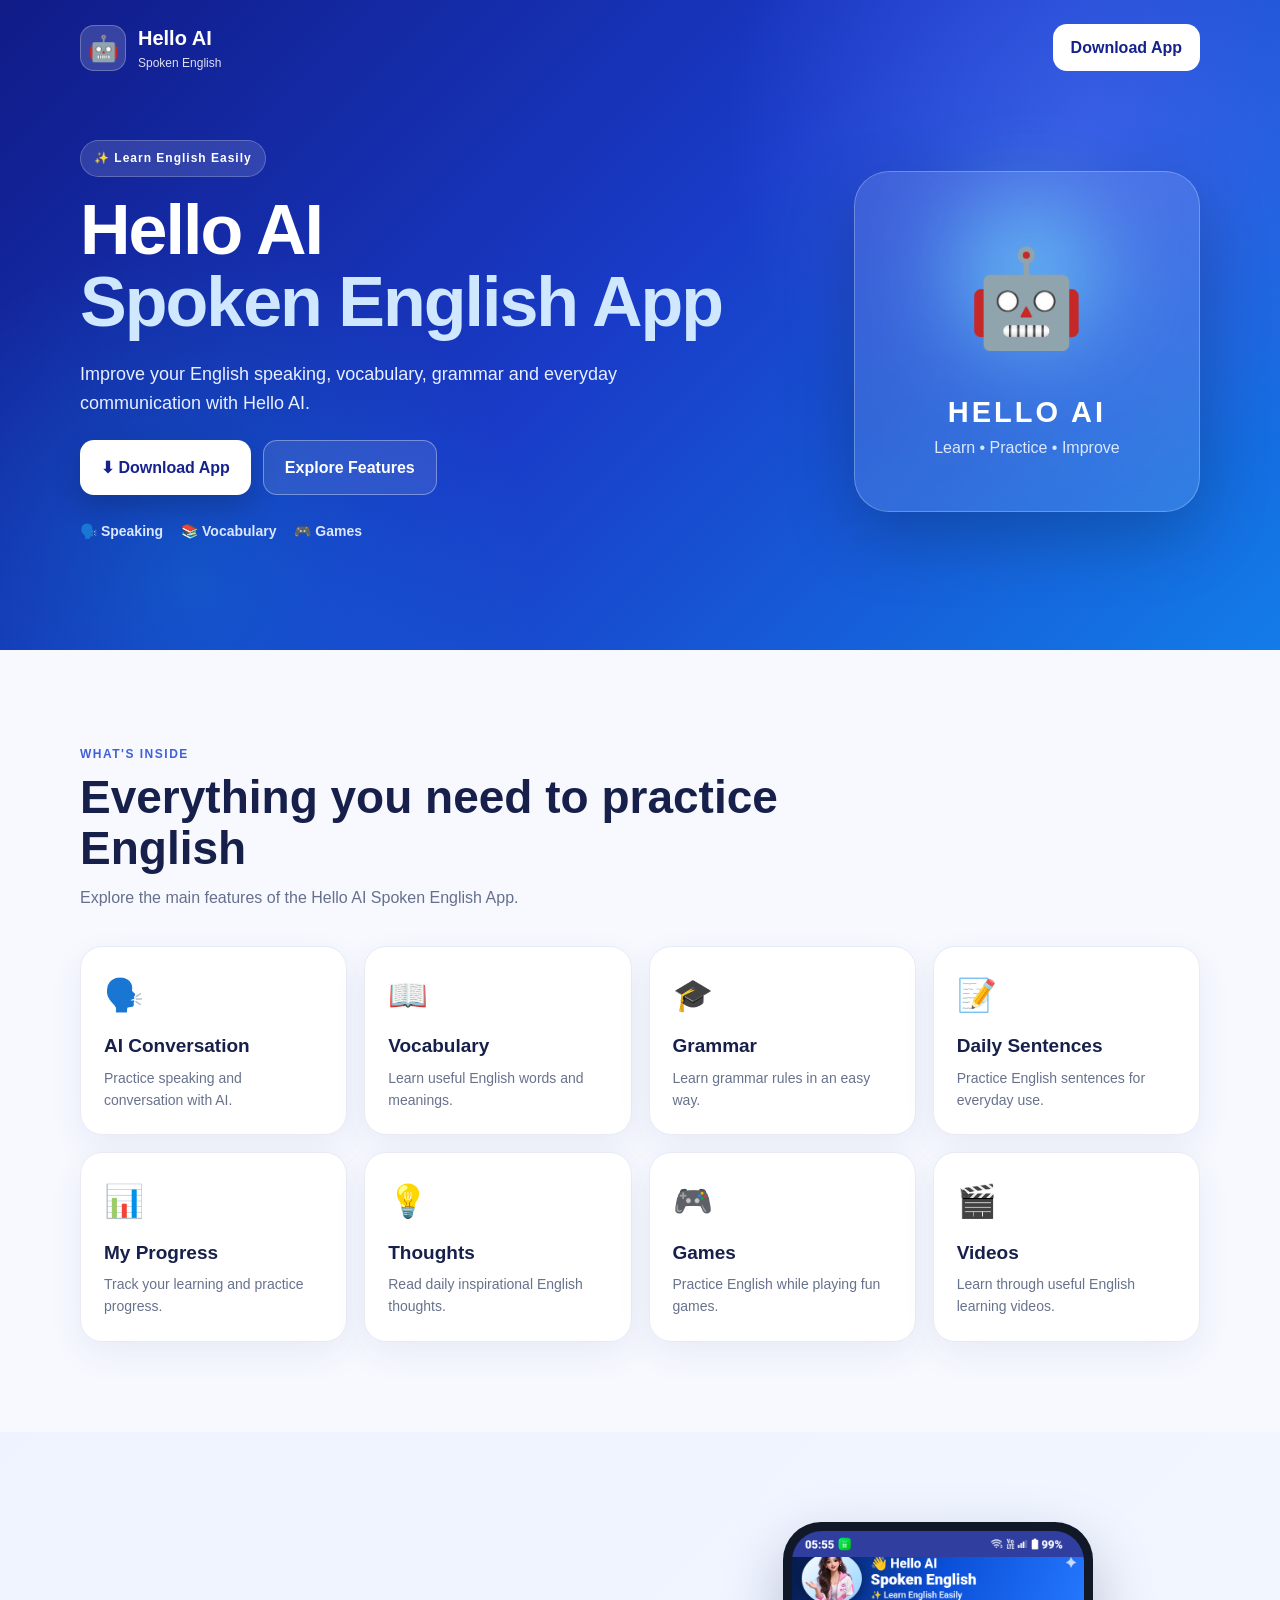
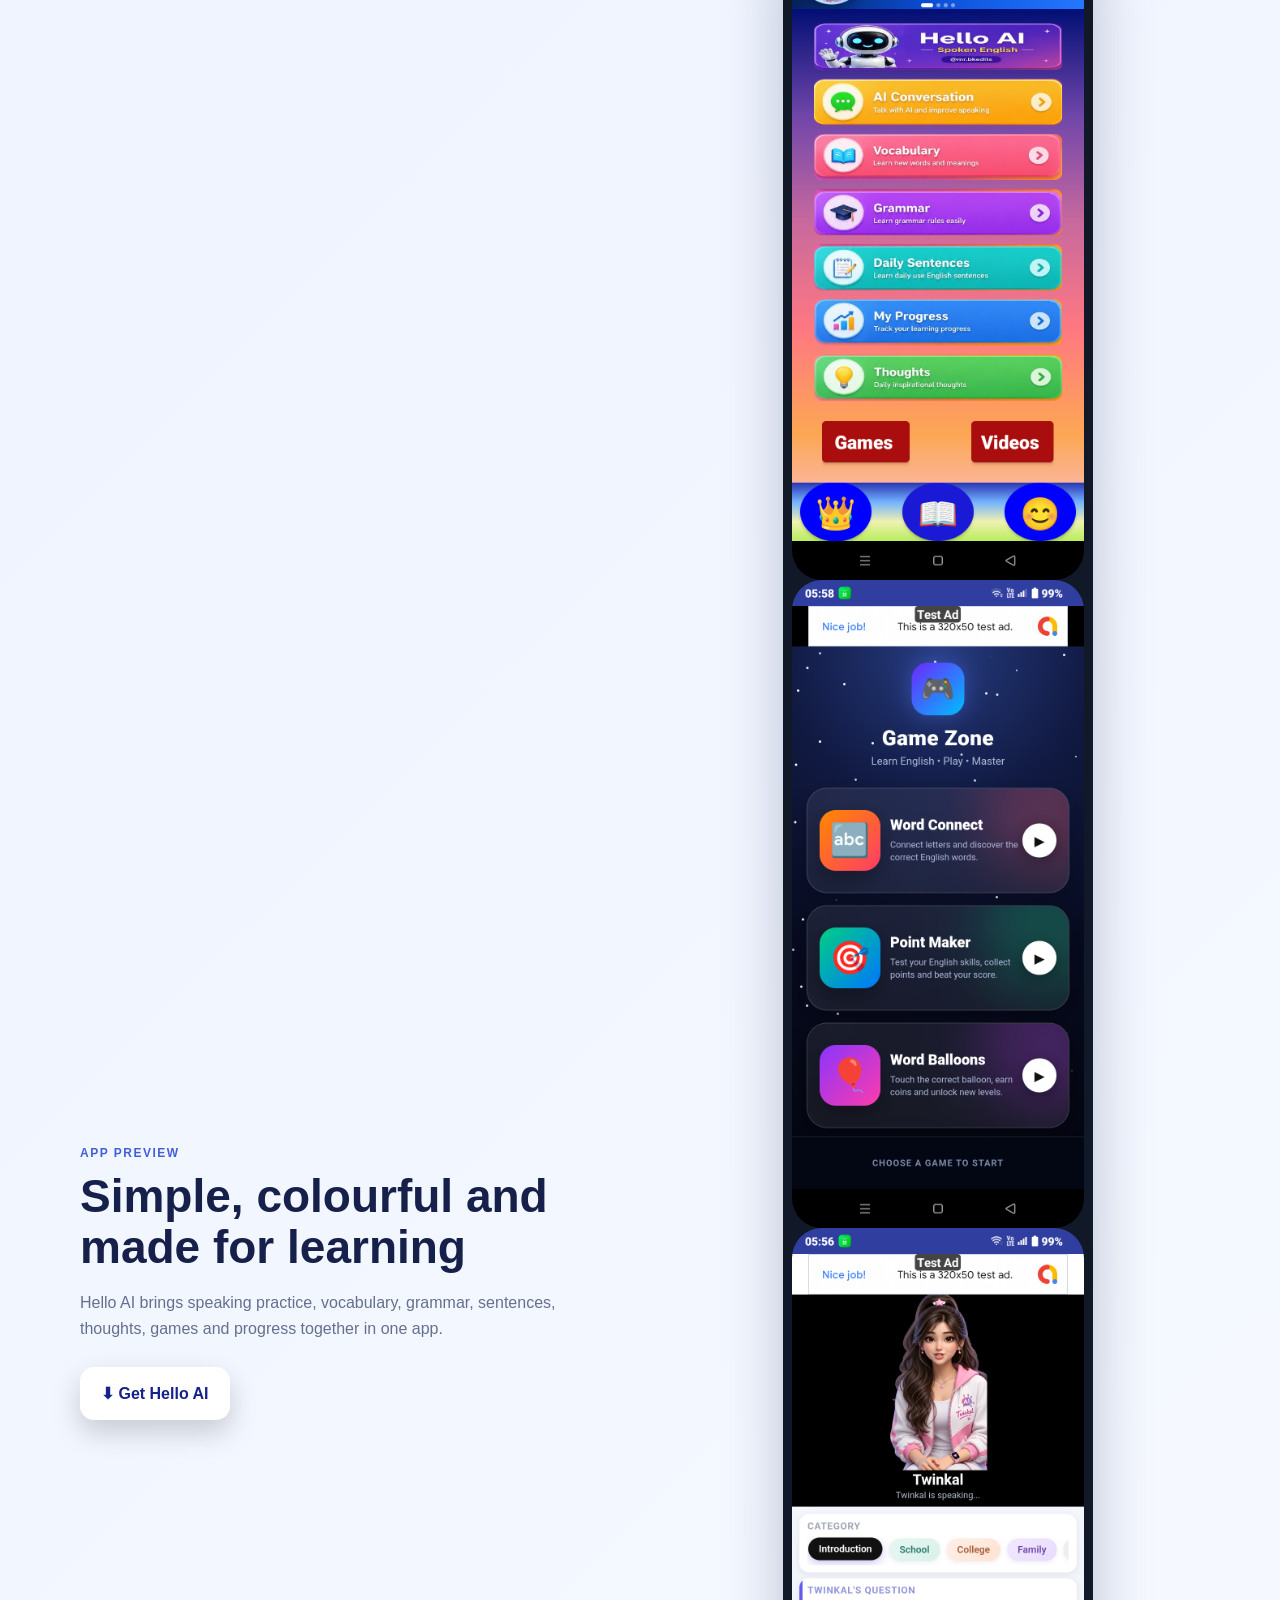
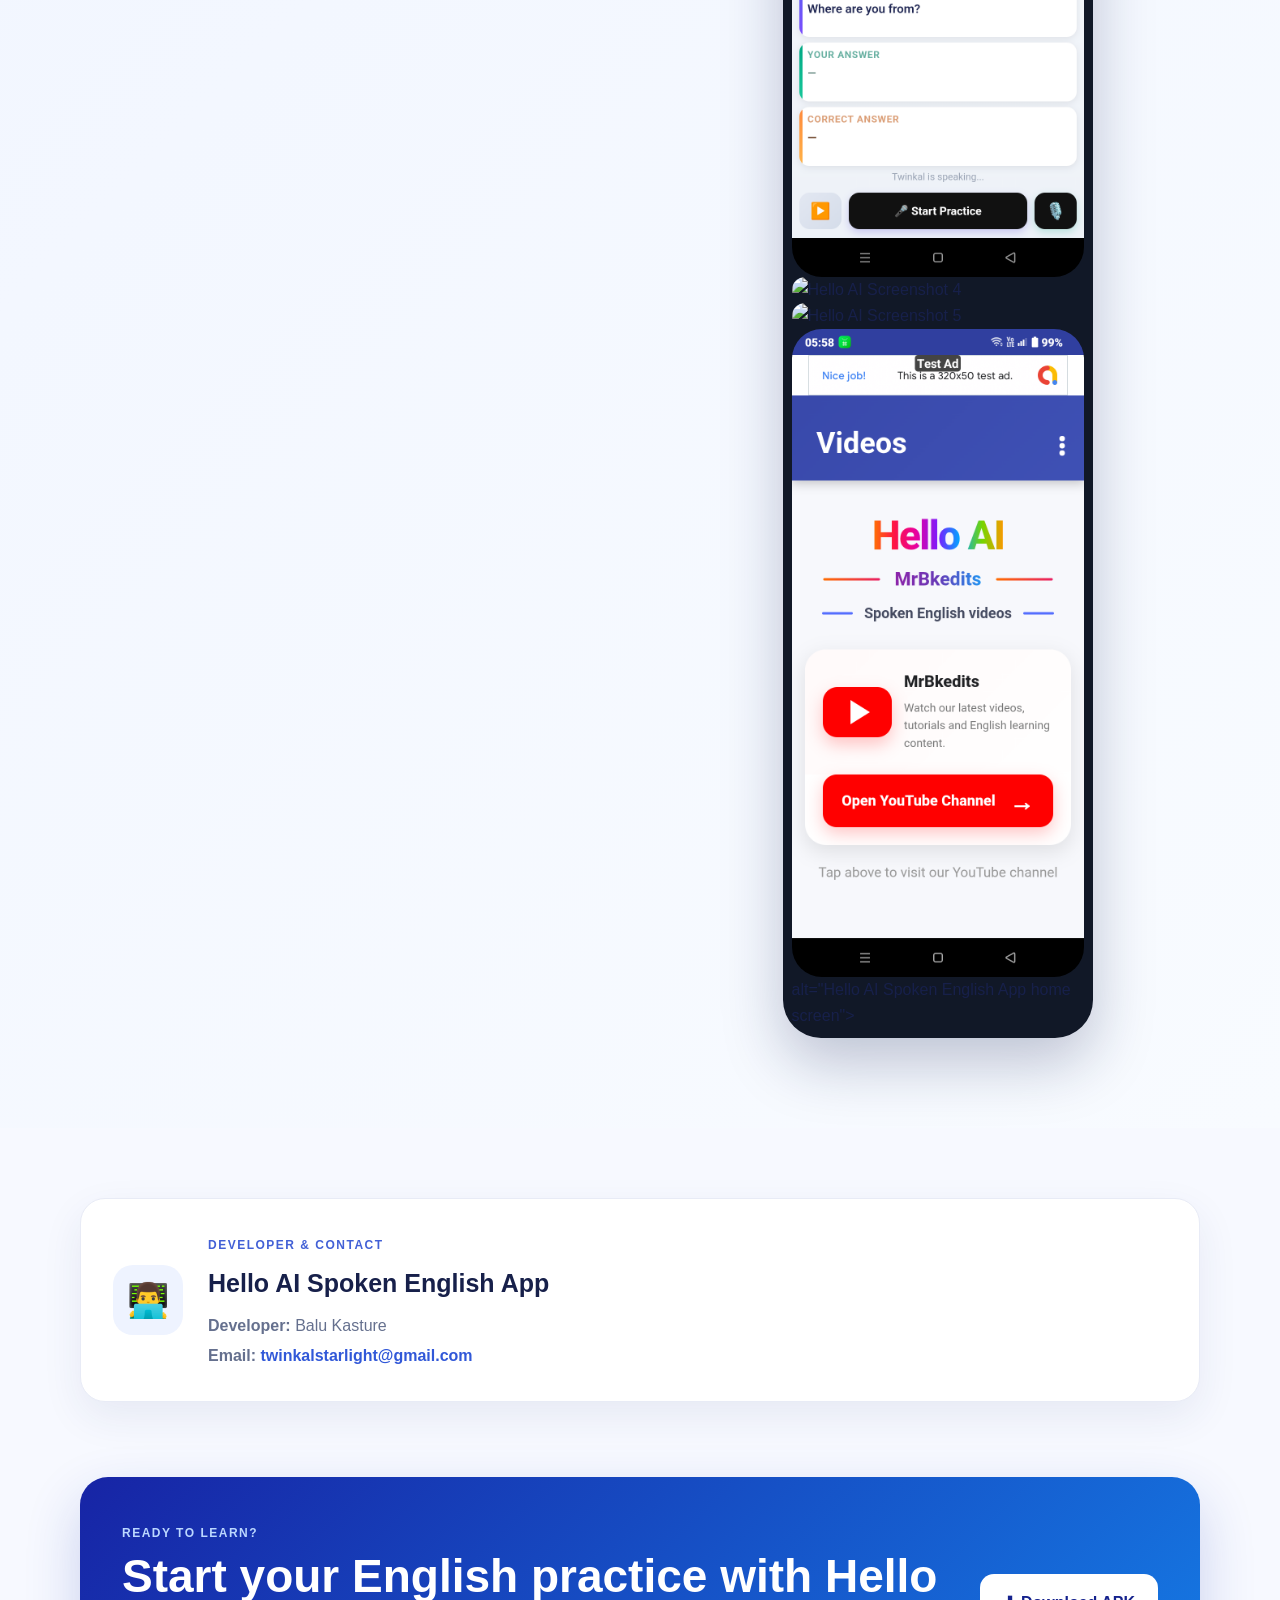
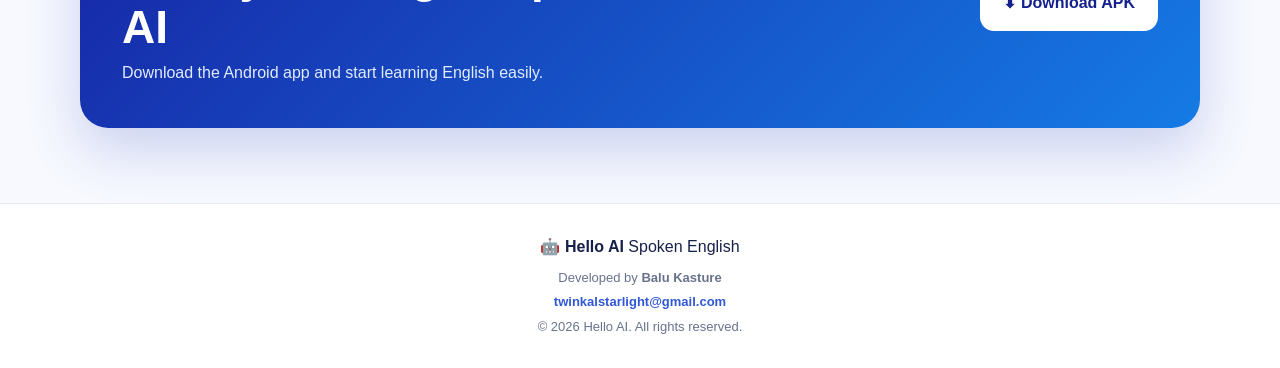
==== index.html @ 2dc46013 "Rename web.html to index.html" ====
<!DOCTYPE html>
<html lang="en">

<head>

  <meta charset="UTF-8">

  <meta name="viewport"
        content="width=device-width, initial-scale=1.0">

  <meta name="description"
        content="Hello AI Spoken English App - Learn English easily with AI conversation, vocabulary, grammar, daily sentences, games and more.">

  <meta name="keywords"
        content="Hello AI, Spoken English, Learn English, English speaking app, AI English learning">

  <meta name="theme-color"
        content="#1827b8">

  <title>
    Hello AI Spoken English App | Learn English Easily
  </title>

  <link rel="stylesheet"
        href="web.css">

</head>


<body>


<!-- =========================
     HERO SECTION
========================= -->

<header class="hero">


  <nav class="navbar">


    <div class="brand">


      <div class="brand-icon">
        🤖
      </div>


      <div>

        <strong>
          Hello AI
        </strong>

        <span>
          Spoken English
        </span>

      </div>


    </div>



    <a class="nav-download"
       href="app.apk"
       download>

      Download App

    </a>


  </nav>



  <div class="hero-content">


    <div class="hero-text">


      <div class="badge">

        ✨ Learn English Easily

      </div>



      <h1>

        Hello AI

        <br>

        <span>
          Spoken English App
        </span>

      </h1>



      <p>

        Improve your English speaking,
        vocabulary, grammar and everyday
        communication with Hello AI.

      </p>



      <div class="hero-buttons">


        <a class="primary-btn"
           href="app.apk"
           download>

          ⬇ Download App

        </a>



        <a class="secondary-btn"
           href="#features">

          Explore Features

        </a>


      </div>



      <div class="mini-points">


        <span>
          🗣️ Speaking
        </span>


        <span>
          📚 Vocabulary
        </span>


        <span>
          🎮 Games
        </span>


      </div>


    </div>



    <div class="hero-card">


      <div class="glow"></div>


      <div class="robot">
        🤖
      </div>


      <h2>
        HELLO AI
      </h2>


      <p>
        Learn • Practice • Improve
      </p>


    </div>


  </div>


</header>



<!-- =========================
     FEATURES SECTION
========================= -->

<main>


<section class="section"
         id="features">


  <div class="section-heading">


    <div class="eyebrow">

      WHAT'S INSIDE

    </div>



    <h2>

      Everything you need
      to practice English

    </h2>



    <p>

      Explore the main features
      of the Hello AI Spoken English App.

    </p>


  </div>



  <div class="feature-grid">



    <!-- FEATURE 1 -->

    <article class="feature-card">


      <div class="feature-icon">
        🗣️
      </div>


      <h3>
        AI Conversation
      </h3>


      <p>

        Practice speaking and
        conversation with AI.

      </p>


    </article>



    <!-- FEATURE 2 -->

    <article class="feature-card">


      <div class="feature-icon">
        📖
      </div>


      <h3>
        Vocabulary
      </h3>


      <p>

        Learn useful English
        words and meanings.

      </p>


    </article>



    <!-- FEATURE 3 -->

    <article class="feature-card">


      <div class="feature-icon">
        🎓
      </div>


      <h3>
        Grammar
      </h3>


      <p>

        Learn grammar rules
        in an easy way.

      </p>


    </article>



    <!-- FEATURE 4 -->

    <article class="feature-card">


      <div class="feature-icon">
        📝
      </div>


      <h3>
        Daily Sentences
      </h3>


      <p>

        Practice English sentences
        for everyday use.

      </p>


    </article>



    <!-- FEATURE 5 -->

    <article class="feature-card">


      <div class="feature-icon">
        📊
      </div>


      <h3>
        My Progress
      </h3>


      <p>

        Track your learning and
        practice progress.

      </p>


    </article>



    <!-- FEATURE 6 -->

    <article class="feature-card">


      <div class="feature-icon">
        💡
      </div>


      <h3>
        Thoughts
      </h3>


      <p>

        Read daily inspirational
        English thoughts.

      </p>


    </article>



    <!-- FEATURE 7 -->

    <article class="feature-card">


      <div class="feature-icon">
        🎮
      </div>


      <h3>
        Games
      </h3>


      <p>

        Practice English while
        playing fun games.

      </p>


    </article>



    <!-- FEATURE 8 -->

    <article class="feature-card">


      <div class="feature-icon">
        🎬
      </div>


      <h3>
        Videos
      </h3>


      <p>

        Learn through useful
        English learning videos.

      </p>


    </article>


  </div>


</section>



<!-- =========================
     APP PREVIEW SECTION
========================= -->

<section class="showcase">


  <div class="showcase-text">


    <div class="eyebrow">

      APP PREVIEW

    </div>



    <h2>

      Simple, colourful and
      made for learning

    </h2>



    <p>

      Hello AI brings speaking practice,
      vocabulary, grammar, sentences,
      thoughts, games and progress
      together in one app.

    </p>



    <a class="primary-btn"
       href="app.apk"
       download>

      ⬇ Get Hello AI

    </a>


  </div>



  <div class="phone-wrap">


    <div class="phone">


      <img
        src="home-screene.png">

<img src="game.png" alt="Hello AI Screenshot 2">

<img src="speak.png" alt="Hello AI Screenshot 3">

<img src="grammer.png" alt="Hello AI Screenshot 4">

<img src="conversation.png" alt="Hello AI Screenshot 5">

<img src="youtube.png" alt="Hello AI Screenshot 6">

        alt="Hello AI Spoken English App home screen">


    </div>


  </div>


</section>



<!-- =========================
     DEVELOPER SECTION
========================= -->

<section class="developer-section">


  <div class="developer-card">


    <div class="developer-icon">
      👨‍💻
    </div>



    <div class="developer-info">


      <div class="eyebrow">

        DEVELOPER & CONTACT

      </div>



      <h2>

        Hello AI Spoken English App

      </h2>



      <p>

        <strong>
          Developer:
        </strong>

        Balu Kasture

      </p>



      <p>

        <strong>
          Email:
        </strong>


        <a href="mailto:twinkalstarlight@gmail.com">

          twinkalstarlight@gmail.com

        </a>

      </p>


    </div>


  </div>


</section>



<!-- =========================
     DOWNLOAD SECTION
========================= -->

<section class="download-section">


  <div>


    <div class="eyebrow">

      READY TO LEARN?

    </div>



    <h2>

      Start your English practice
      with Hello AI

    </h2>



    <p>

      Download the Android app
      and start learning English easily.

    </p>


  </div>



  <a class="download-big"
     href="app.apk"
     download>

    ⬇ Download APK

  </a>


</section>


</main>



<!-- =========================
     FOOTER
========================= -->

<footer>


  <div class="footer-brand">

    🤖

    <strong>
      Hello AI
    </strong>

    Spoken English

  </div>



  <p>

    Developed by
    <strong>
      Balu Kasture
    </strong>

  </p>



  <p>

    <a href="mailto:twinkalstarlight@gmail.com">

      twinkalstarlight@gmail.com

    </a>

  </p>



  <p>

    © <span id="year"></span>
    Hello AI. All rights reserved.

  </p>


</footer>



<script src="web.js"></script>


</body>

</html>
---- web.css ----
/* =====================================================
   HELLO AI SPOKEN ENGLISH APP
   PROFESSIONAL WEBSITE CSS
===================================================== */


/* =========================
   RESET
========================= */

* {
  box-sizing: border-box;
  margin: 0;
  padding: 0;
}


html {
  scroll-behavior: smooth;
}


body {
  font-family: Arial, Helvetica, sans-serif;
  color: #17204a;
  background: #f7f9ff;
  line-height: 1.6;
}


a {
  text-decoration: none;
}


/* =========================
   HERO
========================= */

.hero {

  min-height: 650px;

  color: white;

  background:

    radial-gradient(
      circle at 85% 20%,
      rgba(96, 115, 255, .45),
      transparent 30%
    ),

    radial-gradient(
      circle at 15% 90%,
      rgba(0, 220, 255, .18),
      transparent 28%
    ),

    linear-gradient(
      135deg,
      #101b87 0%,
      #193bc7 48%,
      #137ce8 100%
    );

  overflow: hidden;
}


/* =========================
   NAVBAR
========================= */

.navbar {

  width: min(1120px, 92%);

  margin: auto;

  padding: 22px 0;

  display: flex;

  align-items: center;

  justify-content: space-between;
}


.brand {

  display: flex;

  align-items: center;

  gap: 12px;
}


.brand-icon {

  width: 46px;

  height: 46px;

  display: grid;

  place-items: center;

  border-radius: 14px;

  background: rgba(255,255,255,.16);

  border:
    1px solid
    rgba(255,255,255,.25);

  font-size: 25px;
}


.brand strong,
.brand span {

  display: block;
}


.brand strong {

  font-size: 20px;
}


.brand span {

  font-size: 12px;

  opacity: .85;
}


.nav-download {

  padding: 11px 18px;

  color: #15228d;

  background: white;

  border-radius: 14px;

  font-weight: 800;

  transition: .2s ease;
}


.nav-download:hover {

  transform: translateY(-2px);

}


/* =========================
   HERO CONTENT
========================= */

.hero-content {

  width: min(1120px, 92%);

  margin: 45px auto 0;

  display: grid;

  grid-template-columns:
    1.35fr
    .65fr;

  gap: 55px;

  align-items: center;
}


/* =========================
   BADGE
========================= */

.badge {

  display: inline-block;

  padding: 8px 13px;

  border-radius: 99px;

  background:
    rgba(255,255,255,.13);

  border:
    1px solid
    rgba(255,255,255,.22);

  margin-bottom: 18px;

  font-size: 12px;

  font-weight: 900;

  letter-spacing: 1px;
}


/* =========================
   HERO TITLE
========================= */

.hero h1 {

  font-size:
    clamp(
      42px,
      6vw,
      70px
    );

  line-height: 1.02;

  letter-spacing: -2px;
}


.hero h1 span {

  color: #cfe7ff;
}


/* =========================
   HERO DESCRIPTION
========================= */

.hero-text p {

  max-width: 610px;

  margin: 22px 0;

  font-size: 18px;

  color: #e8efff;
}


/* =========================
   HERO BUTTONS
========================= */

.hero-buttons {

  display: flex;

  gap: 12px;

  flex-wrap: wrap;
}


.primary-btn,
.secondary-btn,
.download-big {

  display: inline-flex;

  align-items: center;

  justify-content: center;

  border-radius: 14px;

  font-weight: 800;

  transition: .2s ease;
}


.primary-btn {

  padding: 14px 21px;

  color: #15228d;

  background: white;

  box-shadow:
    0 12px 28px
    rgba(0,0,0,.18);
}


.secondary-btn {

  padding: 14px 21px;

  color: white;

  border:
    1px solid
    rgba(255,255,255,.35);

  background:
    rgba(255,255,255,.10);
}


.primary-btn:hover,
.secondary-btn:hover,
.download-big:hover {

  transform: translateY(-2px);

}


/* =========================
   MINI POINTS
========================= */

.mini-points {

  display: flex;

  gap: 18px;

  flex-wrap: wrap;

  margin-top: 25px;

  color: #dbe7ff;

  font-size: 14px;

  font-weight: 700;
}


/* =========================
   AI CARD
========================= */

.hero-card {

  position: relative;

  padding: 50px 25px;

  border-radius: 35px;

  text-align: center;

  background:
    rgba(255,255,255,.12);

  border:
    1px solid
    rgba(255,255,255,.25);

  backdrop-filter: blur(12px);

  box-shadow:
    0 25px 70px
    rgba(0,0,0,.22);
}


.glow {

  position: absolute;

  width: 150px;

  height: 150px;

  left: 50%;

  top: 25px;

  transform:
    translateX(-50%);

  border-radius: 50%;

  background: #7ee9ff;

  filter: blur(45px);

  opacity: .55;
}


.robot {

  position: relative;

  font-size: 95px;

  margin-bottom: 15px;
}


.hero-card h2 {

  font-size: 29px;

  letter-spacing: 3px;
}


.hero-card p {

  color: #dce8ff;
}


/* =========================
   GENERAL SECTION
========================= */

.section {

  width: min(1120px, 92%);

  margin: auto;

  padding: 90px 0;
}


.section-heading {

  max-width: 700px;

  margin-bottom: 35px;
}


.eyebrow {

  display: inline-block;

  color: #4260d6;

  margin-bottom: 8px;

  font-size: 12px;

  font-weight: 900;

  letter-spacing: 1.5px;
}


.section h2,
.showcase h2,
.download-section h2 {

  font-size:
    clamp(
      30px,
      4vw,
      46px
    );

  line-height: 1.1;
}


.section-heading p {

  margin-top: 12px;

  color: #65708e;
}


/* =========================
   FEATURES GRID
========================= */

.feature-grid {

  display: grid;

  grid-template-columns:
    repeat(4, 1fr);

  gap: 17px;
}


/* =========================
   FEATURE CARD
========================= */

.feature-card {

  padding: 23px;

  min-height: 185px;

  border-radius: 22px;

  background: white;

  border:
    1px solid
    #e8ebf6;

  box-shadow:
    0 12px 35px
    rgba(33, 50, 120, .07);

  transition: .2s ease;
}


.feature-card:hover {

  transform:
    translateY(-5px);

  box-shadow:
    0 18px 45px
    rgba(33, 50, 120, .13);
}


.feature-icon {

  font-size: 32px;

  margin-bottom: 10px;
}


.feature-card h3 {

  font-size: 19px;

  margin-bottom: 5px;
}


.feature-card p {

  color: #68728d;

  font-size: 14px;
}


/* =========================
   APP SHOWCASE
========================= */

.showcase {

  padding:
    90px
    max(4%, calc((100% - 1120px) / 2));

  background:
    linear-gradient(
      135deg,
      #eef3ff,
      #f8fbff
    );

  display: grid;

  grid-template-columns:
    1fr
    1fr;

  gap: 70px;

  align-items: center;
}


.showcase-text p {

  max-width: 540px;

  color: #65708e;

  margin: 18px 0 25px;
}


/* =========================
   PHONE / SCREENSHOT
========================= */

.phone-wrap {

  display: flex;

  justify-content: center;
}


.phone {

  width:
    min(
      310px,
      78vw
    );

  padding: 9px;

  border-radius: 38px;

  background: #111827;

  box-shadow:
    0 25px 60px
    rgba(20,30,80,.25);
}


.phone img {

  display: block;

  width: 100%;

  height: auto;

  border-radius: 30px;
}


/* =========================
   DEVELOPER SECTION
========================= */

.developer-section {

  width: min(1120px, 92%);

  margin: 70px auto;
}


.developer-card {

  display: flex;

  align-items: center;

  gap: 25px;

  padding: 32px;

  border-radius: 25px;

  background: white;

  border:
    1px solid
    #e8ebf6;

  box-shadow:
    0 15px 40px
    rgba(33, 50, 120, .08);
}


.developer-icon {

  width: 70px;

  height: 70px;

  flex-shrink: 0;

  display: grid;

  place-items: center;

  border-radius: 20px;

  font-size: 34px;

  background: #eef3ff;
}


.developer-info h2 {

  margin-bottom: 10px;

  font-size: 25px;
}


.developer-info p {

  margin-top: 5px;

  color: #65708e;
}


.developer-info a {

  color: #3158d8;

  font-weight: 700;
}


/* =========================
   DOWNLOAD SECTION
========================= */

.download-section {

  width: min(1120px, 92%);

  margin: 75px auto;

  padding: 42px;

  border-radius: 28px;

  color: white;

  background:
    linear-gradient(
      135deg,
      #1724a5,
      #157be5
    );

  display: flex;

  align-items: center;

  justify-content: space-between;

  gap: 25px;

  box-shadow:
    0 22px 55px
    rgba(24,48,170,.2);
}


.download-section .eyebrow {

  color: #bcd8ff;
}


.download-section p {

  color: #e2ecff;

  margin-top: 8px;
}


.download-big {

  flex-shrink: 0;

  padding: 16px 23px;

  color: #15228d;

  background: white;
}


/* =========================
   FOOTER
========================= */

footer {

  padding: 30px 5%;

  text-align: center;

  color: #68728d;

  background: white;

  border-top:
    1px solid
    #e8ebf6;
}


.footer-brand {

  color: #17204a;

  margin-bottom: 8px;
}


footer p {

  font-size: 13px;

  margin-top: 4px;
}


footer a {

  color: #3158d8;

  font-weight: 700;
}


/* =========================
   TABLET
========================= */

@media (max-width: 850px) {


  .hero-content,
  .showcase {

    grid-template-columns: 1fr;

  }


  .hero {

    min-height: auto;

    padding-bottom: 65px;

  }


  .hero-content {

    margin-top: 30px;

  }


  .hero-card {

    max-width: 420px;

    width: 100%;

    margin: auto;

  }


  .feature-grid {

    grid-template-columns:
      repeat(2, 1fr);

  }


  .download-section {

    flex-direction: column;

    align-items: flex-start;

  }

}


/* =========================
   MOBILE
========================= */

@media (max-width: 520px) {


  .navbar {

    padding-top: 15px;

  }


  .nav-download {

    padding:
      9px 12px;

    font-size: 13px;

  }


  .brand-icon {

    width: 40px;

    height: 40px;

  }


  .hero h1 {

    font-size: 43px;

  }


  .hero-text p {

    font-size: 16px;

  }


  .hero-buttons {

    width: 100%;

  }


  .primary-btn,
  .secondary-btn {

    width: 100%;

  }


  .mini-points {

    gap: 10px;

  }


  .feature-grid {

    grid-template-columns: 1fr;

  }


  .section,
  .showcase {

    padding-top: 65px;

    padding-bottom: 65px;

  }


  .download-section {

    padding: 30px 24px;

  }


  .download-big {

    width: 100%;

  }


  .developer-card {

    align-items: flex-start;

    padding: 24px;

  }


  .developer-icon {

    width: 55px;

    height: 55px;

    font-size: 27px;

  }


  .developer-info h2 {

    font-size: 21px;

  }

}
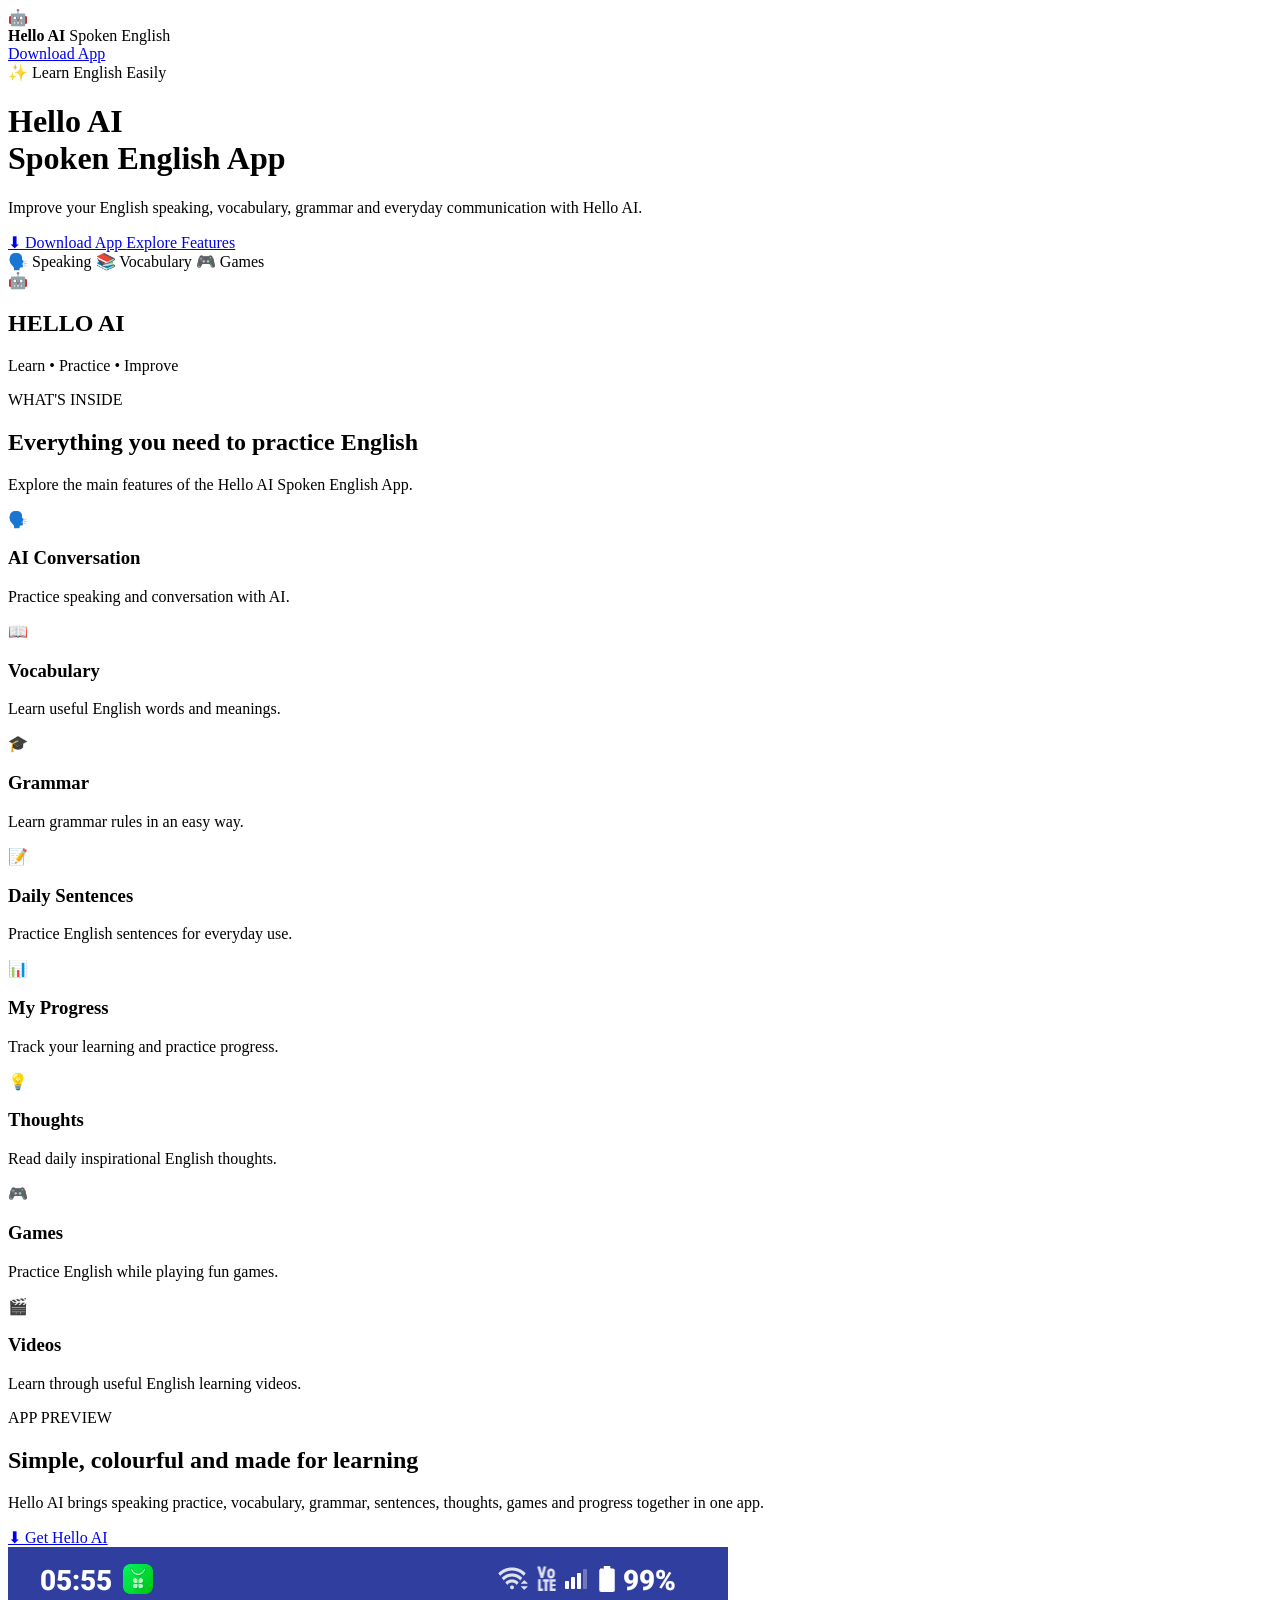
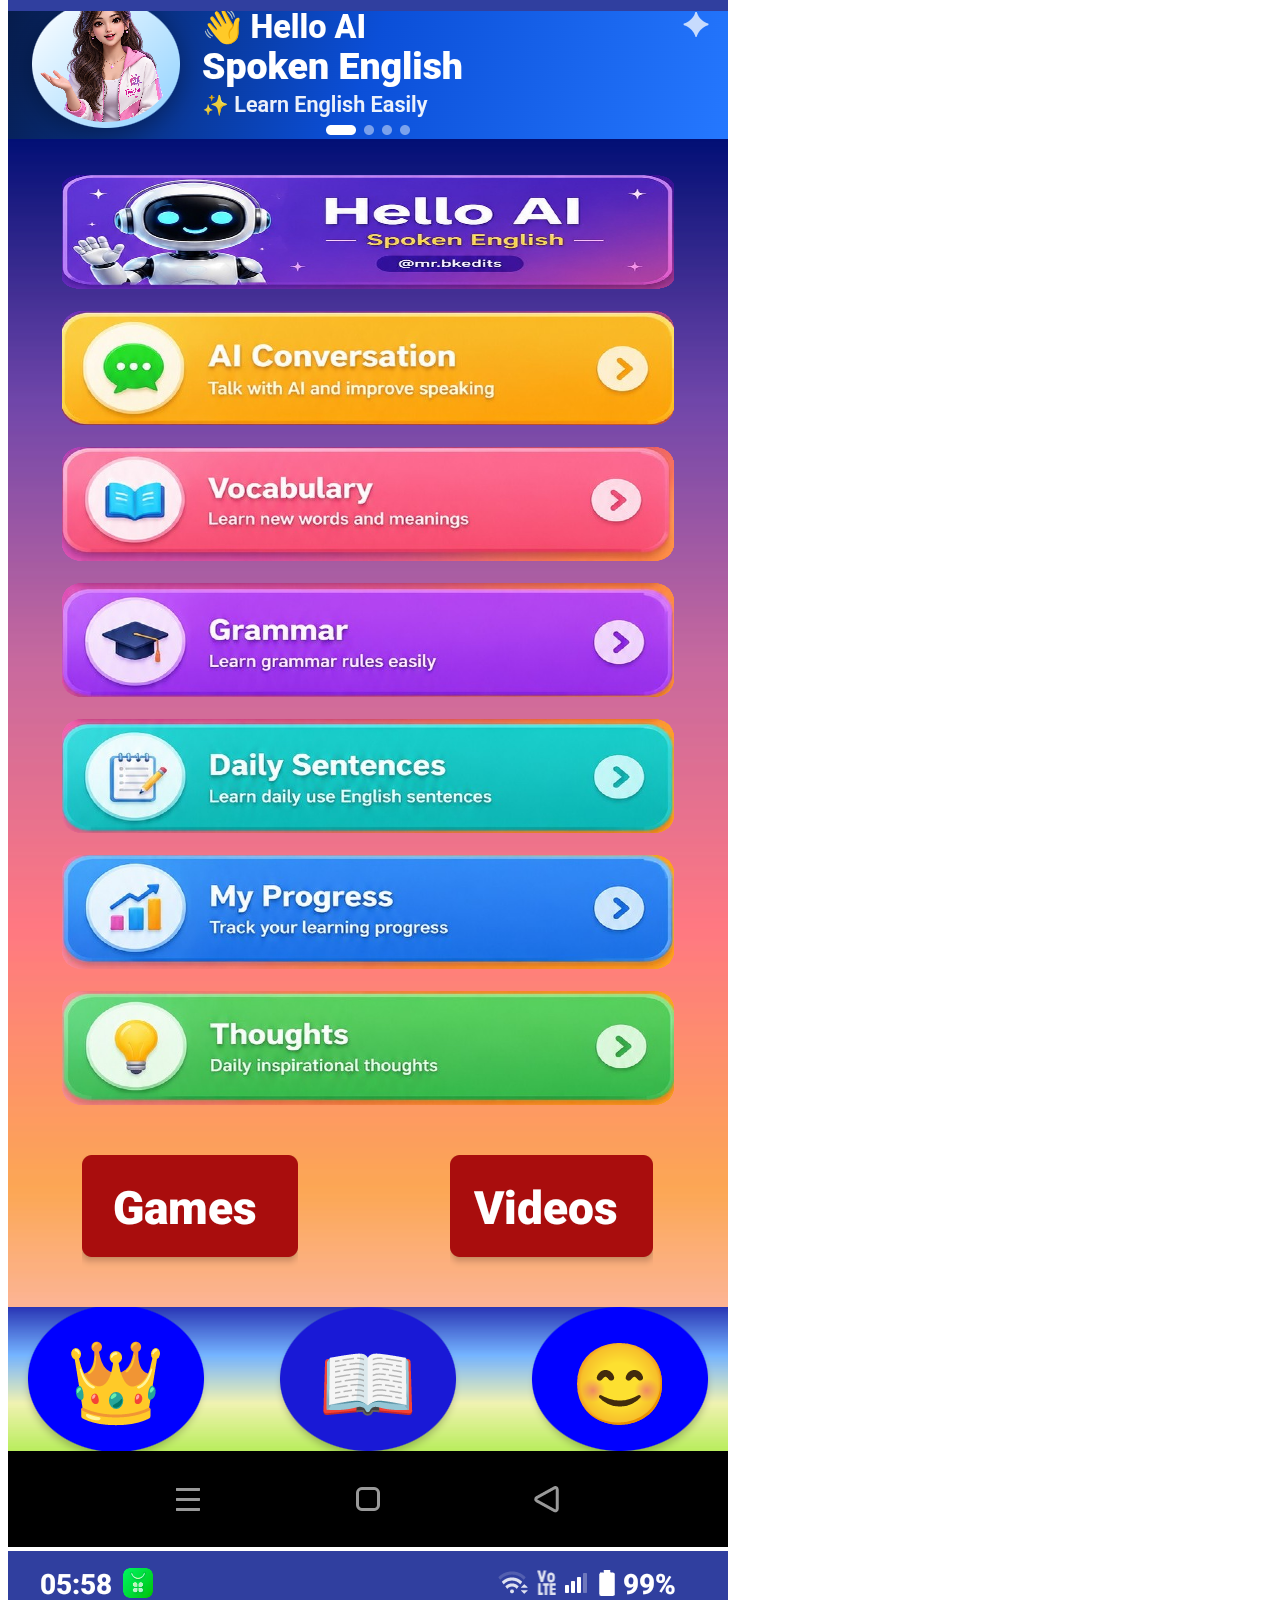
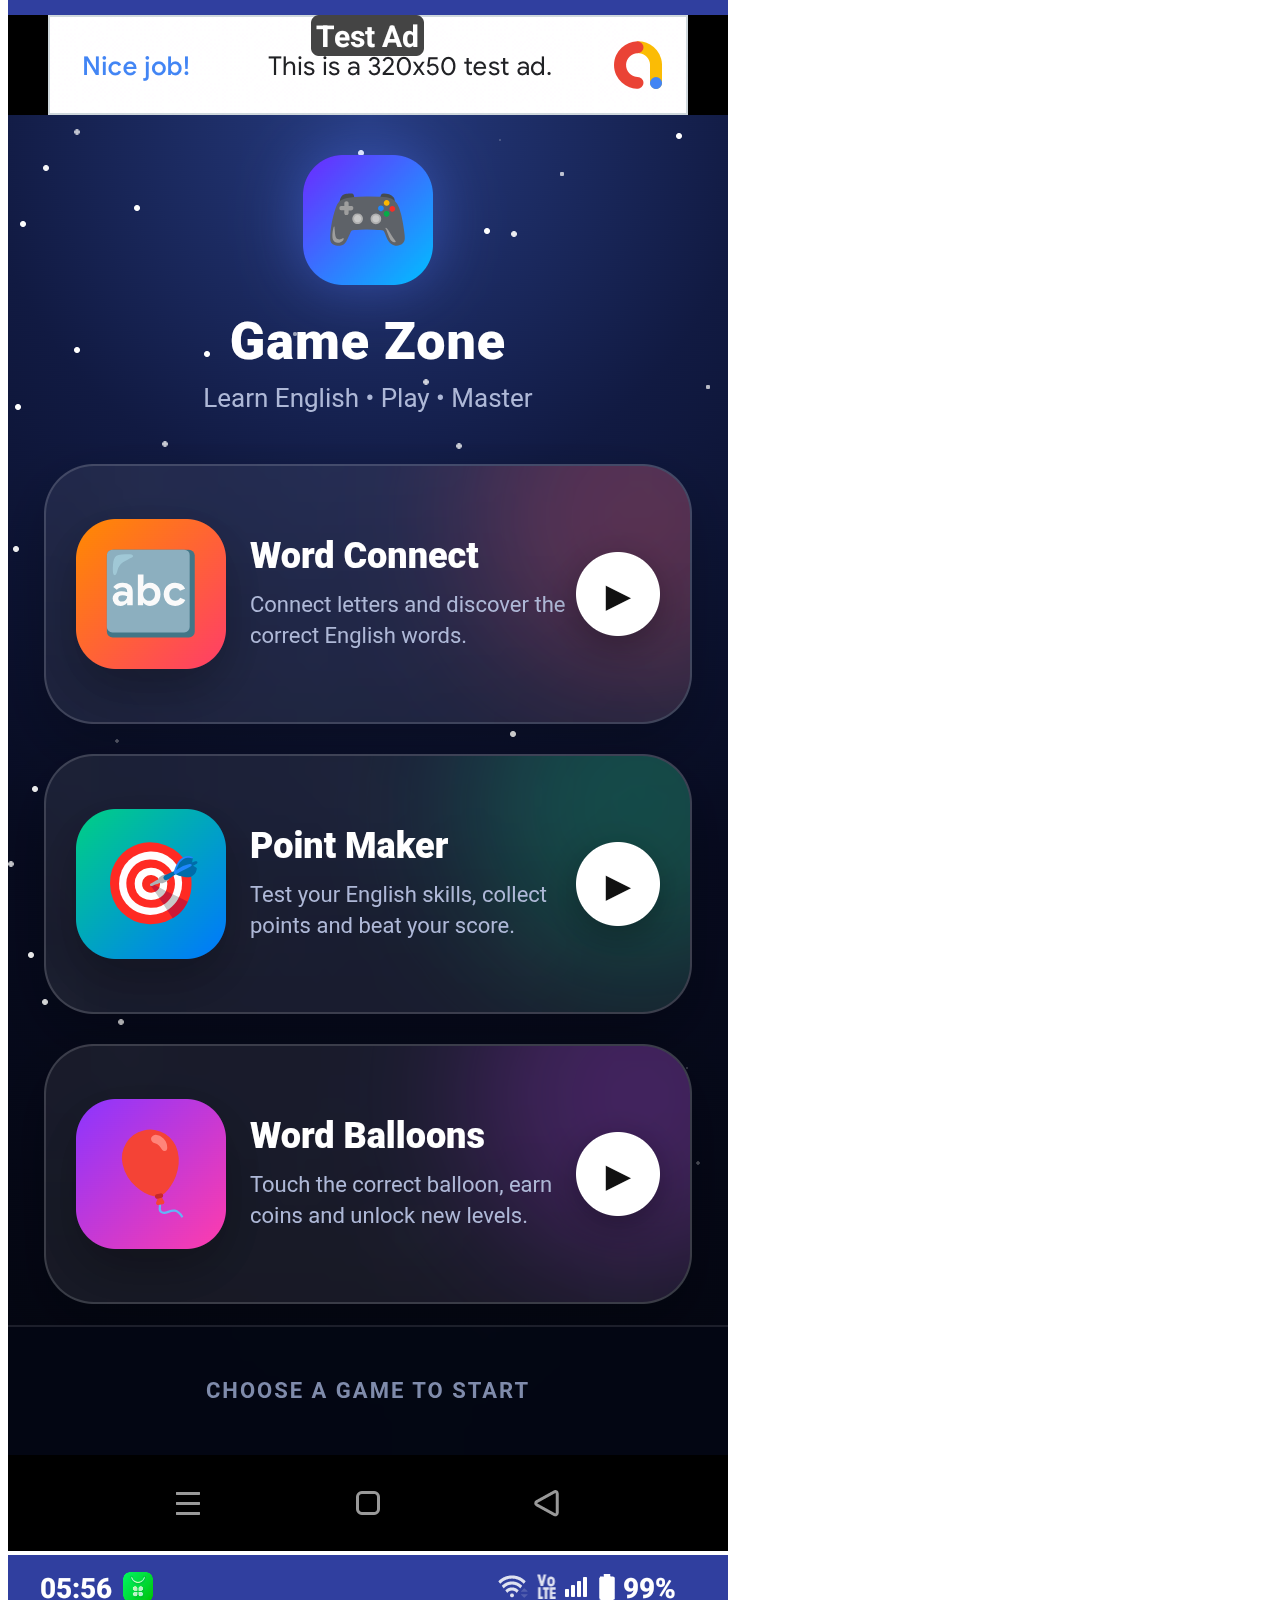
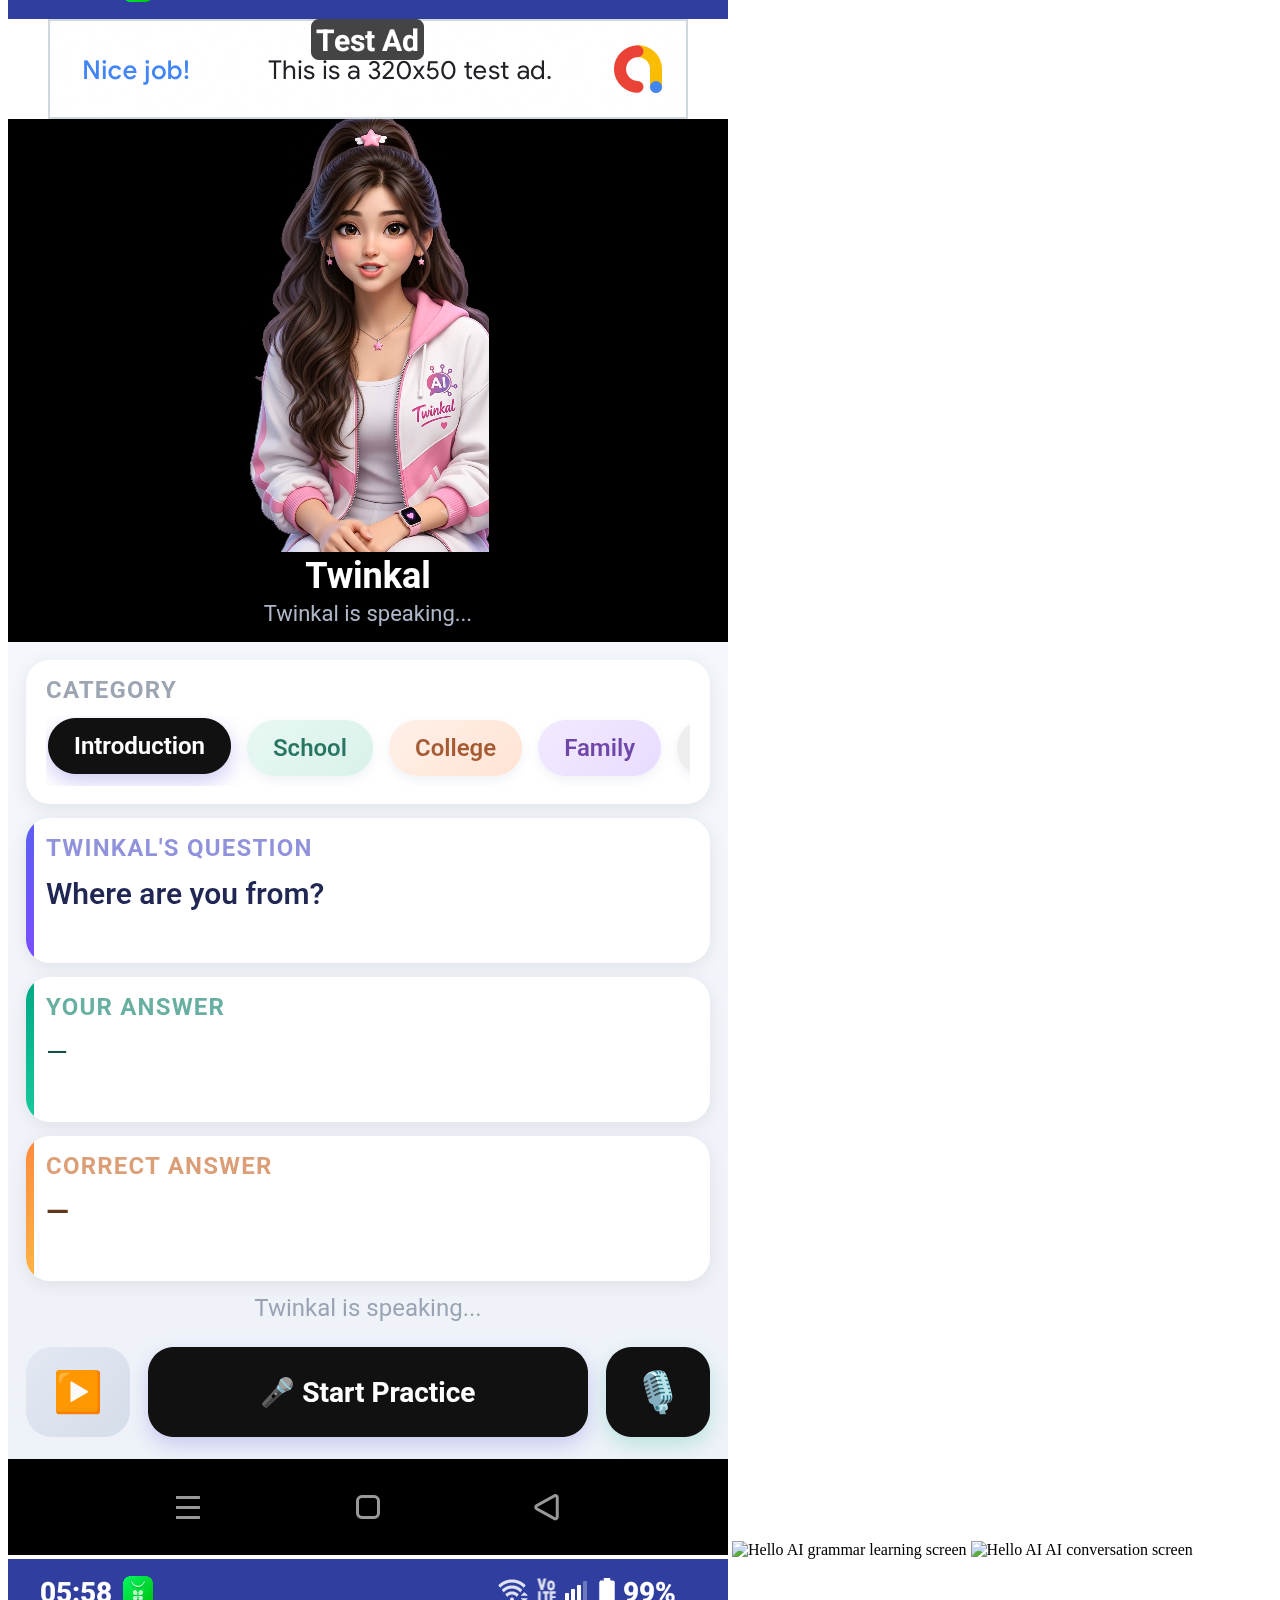
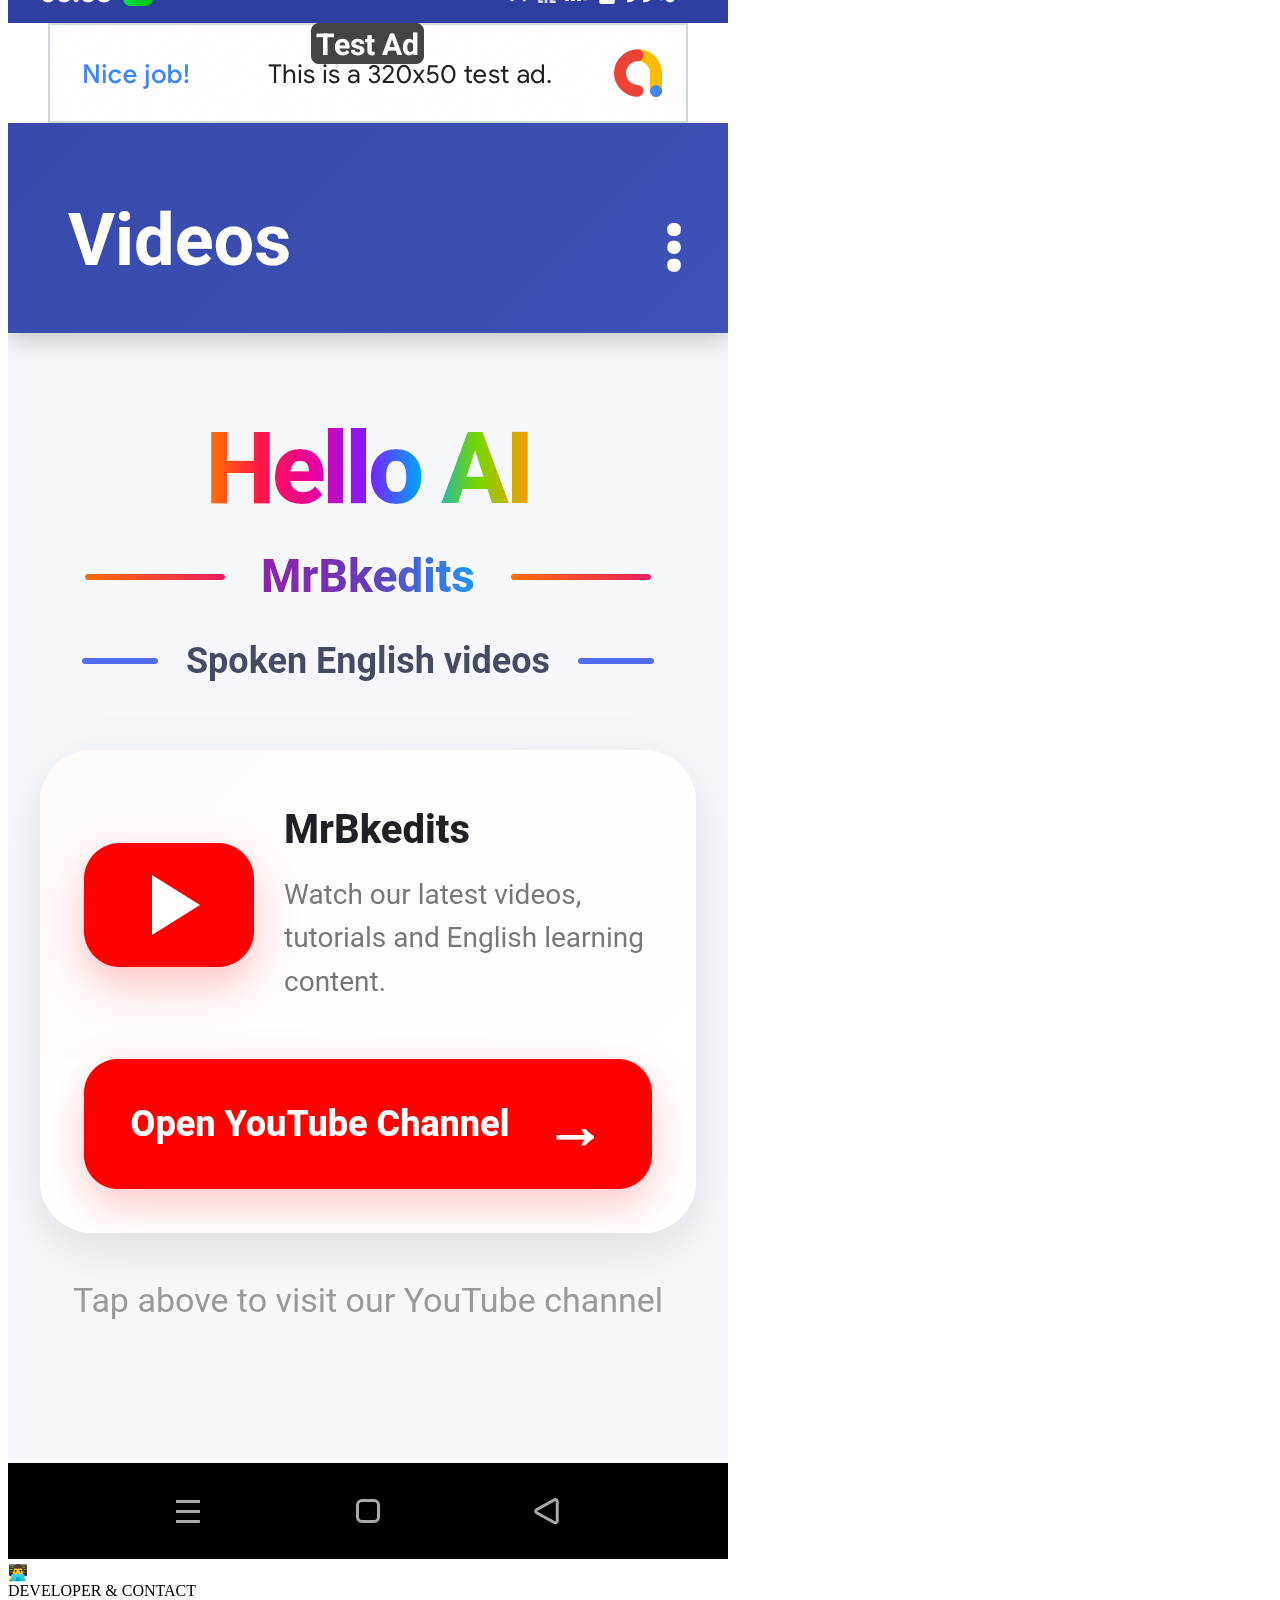
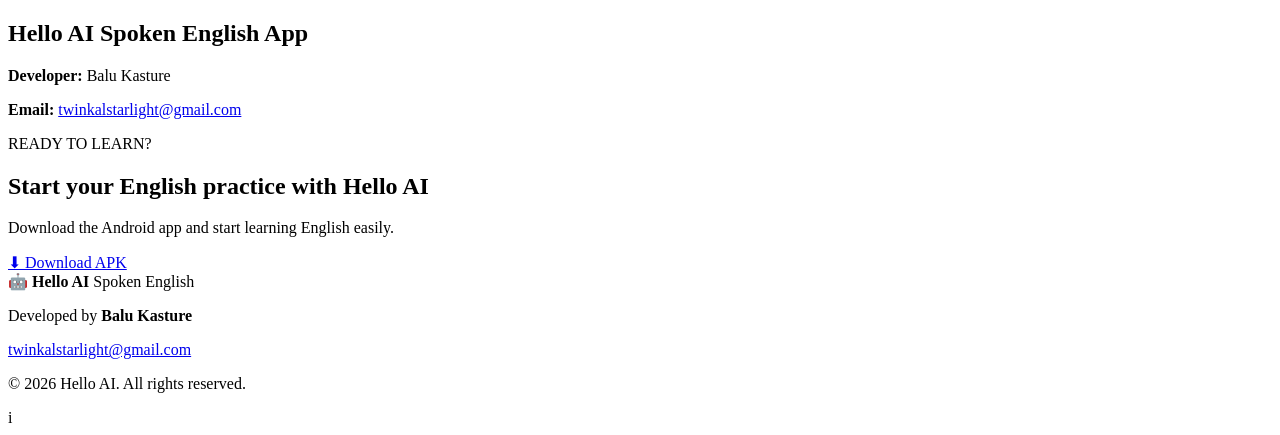
==== commit ee4fbebb: "Add files via upload" ====
--- a/index.html
+++ b/index.html
@@ -472,37 +472,23 @@
 
 <section class="showcase">
 
-
   <div class="showcase-text">
 
-
     <div class="eyebrow">
-
       APP PREVIEW
-
-    </div>
-
-
+    </div>
 
     <h2>
-
       Simple, colourful and
       made for learning
-
     </h2>
 
-
-
     <p>
-
       Hello AI brings speaking practice,
       vocabulary, grammar, sentences,
       thoughts, games and progress
       together in one app.
-
     </p>
-
-
 
     <a class="primary-btn"
        href="app.apk"
@@ -512,38 +498,40 @@
 
     </a>
 
-
   </div>
 
 
-
   <div class="phone-wrap">
 
-
     <div class="phone">
 
-
       <img
-        src="home-screene.png">
-
-<img src="game.png" alt="Hello AI Screenshot 2">
-
-<img src="speak.png" alt="Hello AI Screenshot 3">
-
-<img src="grammer.png" alt="Hello AI Screenshot 4">
-
-<img src="conversation.png" alt="Hello AI Screenshot 5">
-
-<img src="youtube.png" alt="Hello AI Screenshot 6">
-
+        src="home-screene.png"
         alt="Hello AI Spoken English App home screen">
 
-
-    </div>
-
+      <img
+        src="game.png"
+        alt="Hello AI English learning games screen">
+
+      <img
+        src="speak.png"
+        alt="Hello AI spoken English practice screen">
+
+      <img
+        src="grammer.png"
+        alt="Hello AI grammar learning screen">
+
+      <img
+        src="conversation.png"
+        alt="Hello AI AI conversation screen">
+
+      <img
+        src="youtube.png"
+        alt="Hello AI English learning videos screen">
+
+    </div>
 
   </div>
-
 
 </section>
 
@@ -730,7 +718,7 @@
 
 
 </footer>
-
+i
 
 
 <script src="web.js"></script>
@@ -738,4 +726,4 @@
 
 </body>
 
-</html>
+</html>
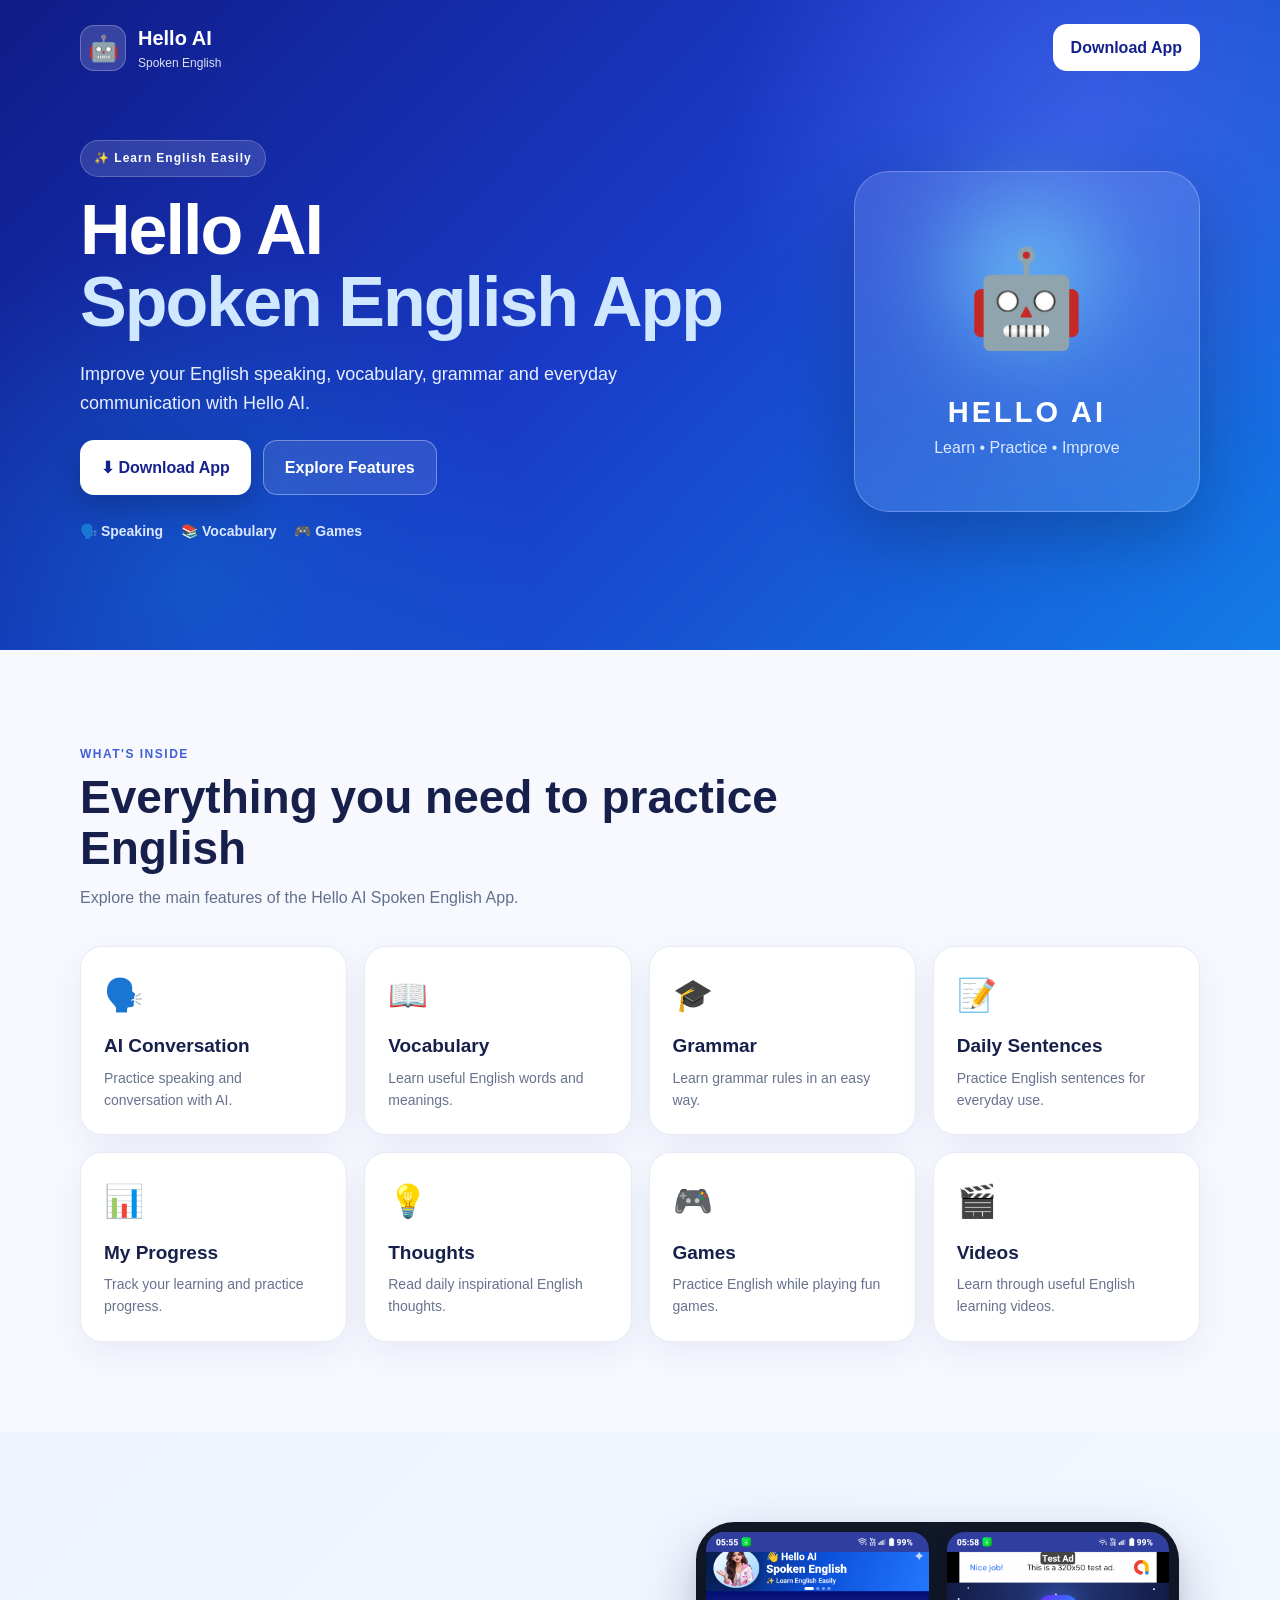
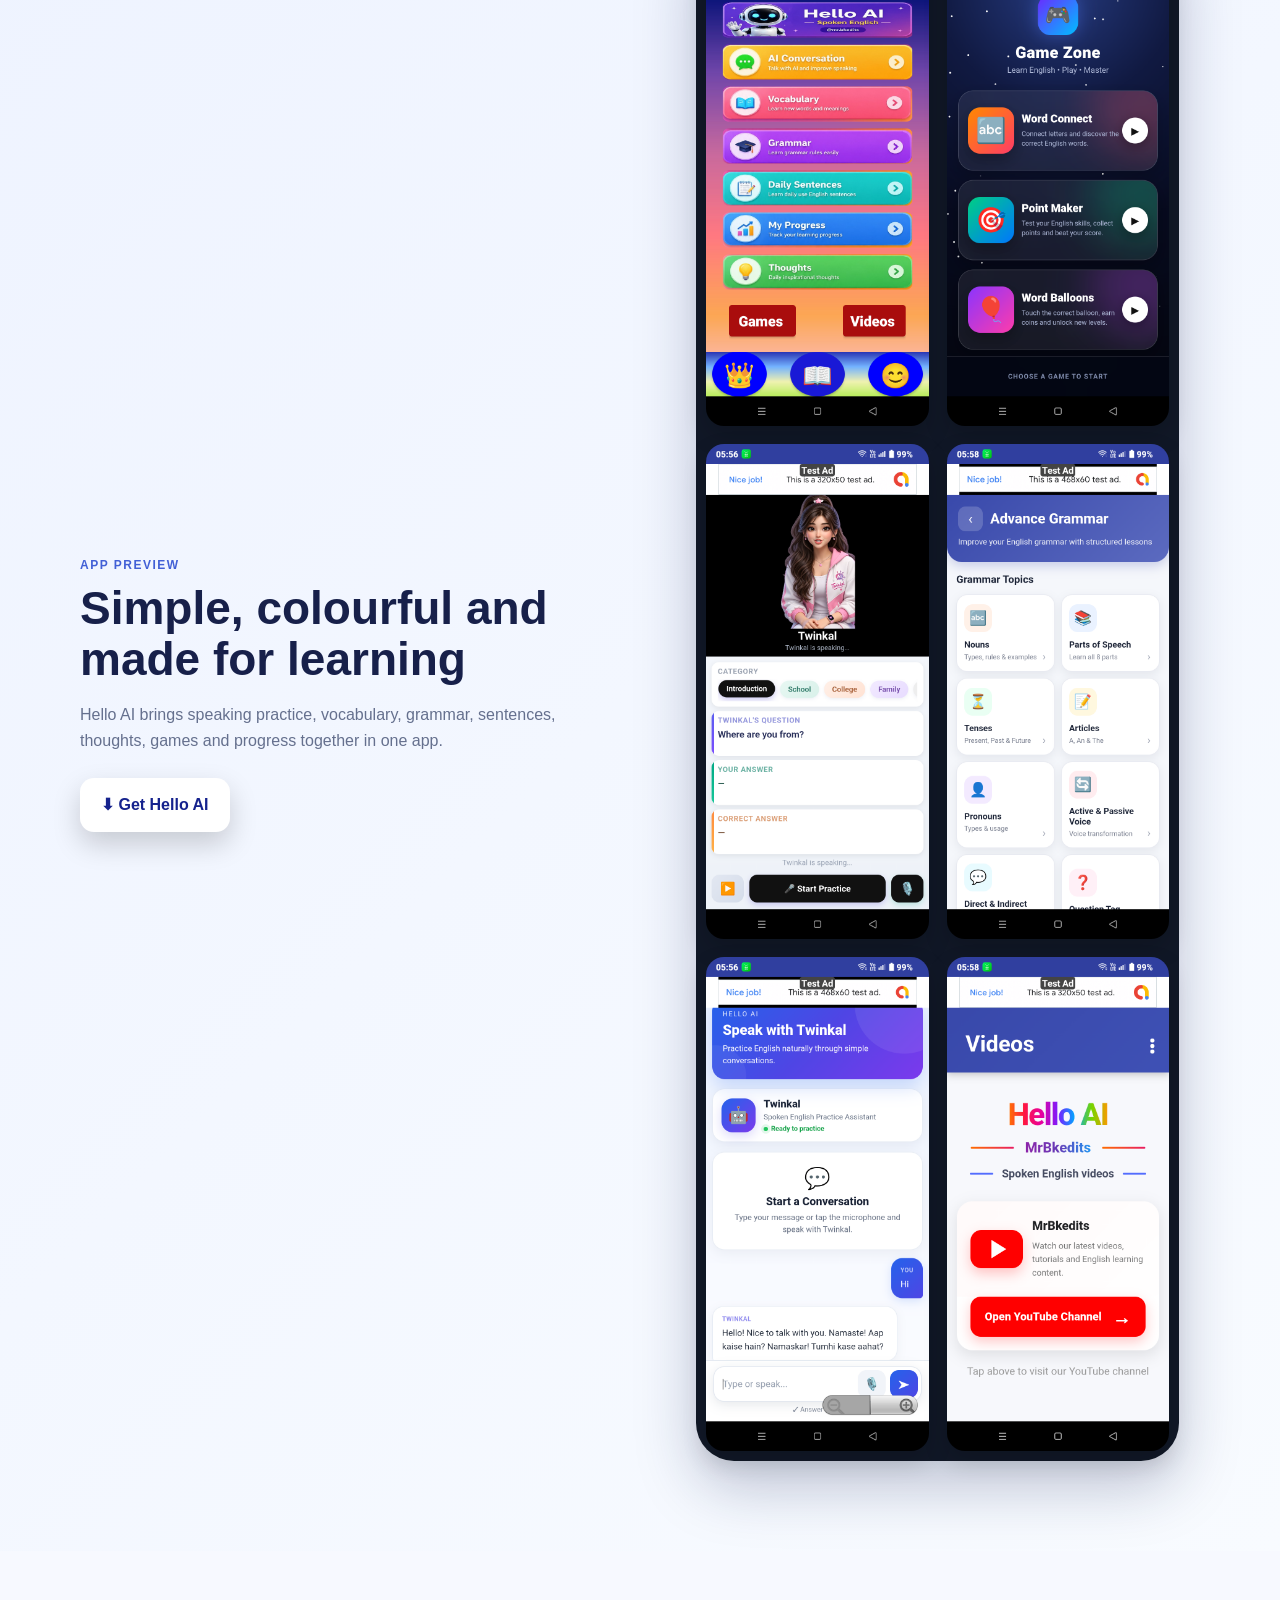
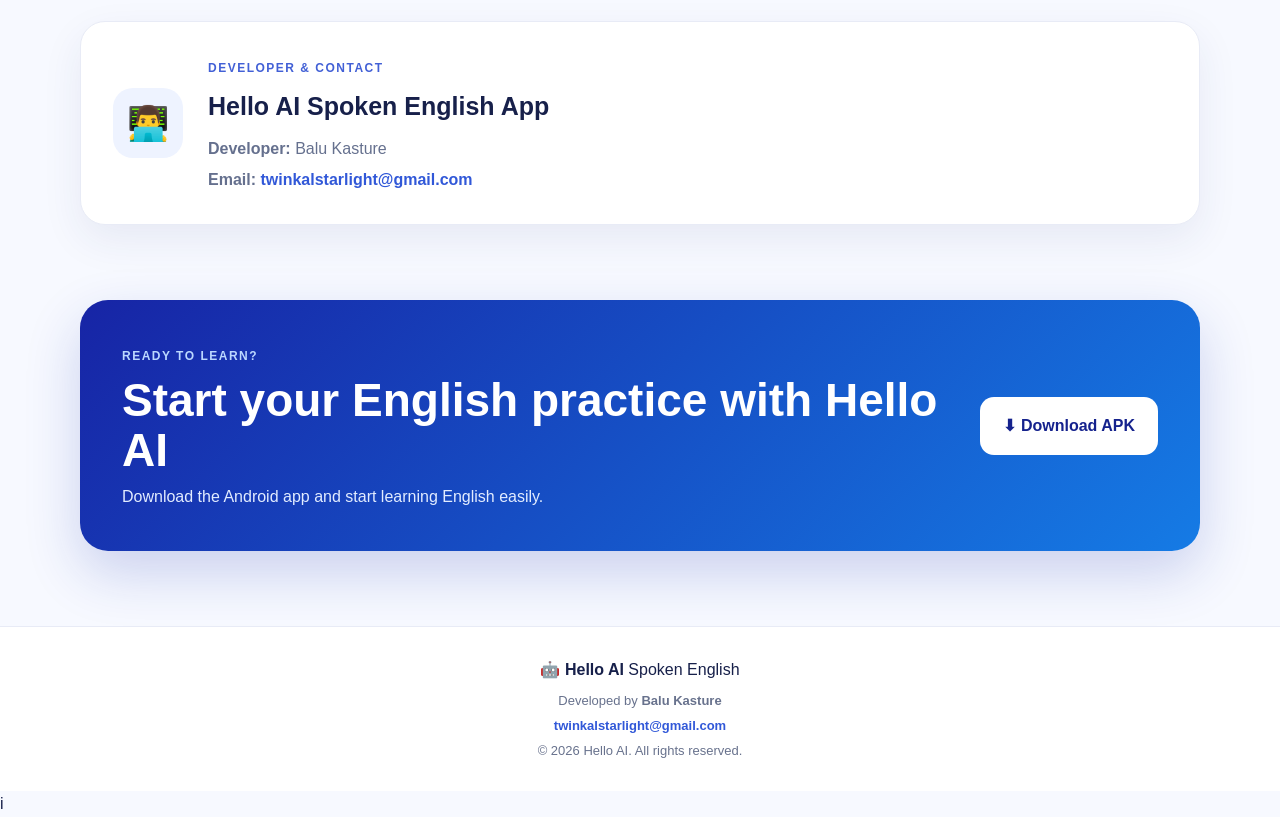
==== commit c2a90f20: "Add files via upload" ====
--- a/index.html
+++ b/index.html
@@ -518,7 +518,7 @@
         alt="Hello AI spoken English practice screen">
 
       <img
-        src="grammer.png"
+        src="grammar.png"
         alt="Hello AI grammar learning screen">
 
       <img
--- a/web.css
+++ b/web.css
@@ -0,0 +1,1068 @@
+/* =====================================================
+   HELLO AI SPOKEN ENGLISH APP
+   PROFESSIONAL WEBSITE CSS
+===================================================== */
+
+
+/* =========================
+   RESET
+========================= */
+
+* {
+  box-sizing: border-box;
+  margin: 0;
+  padding: 0;
+}
+
+
+html {
+  scroll-behavior: smooth;
+}
+
+
+body {
+  font-family: Arial, Helvetica, sans-serif;
+  color: #17204a;
+  background: #f7f9ff;
+  line-height: 1.6;
+}
+
+
+a {
+  text-decoration: none;
+}
+
+
+/* =========================
+   HERO
+========================= */
+
+.hero {
+
+  min-height: 650px;
+
+  color: white;
+
+  background:
+
+    radial-gradient(
+      circle at 85% 20%,
+      rgba(96, 115, 255, .45),
+      transparent 30%
+    ),
+
+    radial-gradient(
+      circle at 15% 90%,
+      rgba(0, 220, 255, .18),
+      transparent 28%
+    ),
+
+    linear-gradient(
+      135deg,
+      #101b87 0%,
+      #193bc7 48%,
+      #137ce8 100%
+    );
+
+  overflow: hidden;
+}
+
+
+/* =========================
+   NAVBAR
+========================= */
+
+.navbar {
+
+  width: min(1120px, 92%);
+
+  margin: auto;
+
+  padding: 22px 0;
+
+  display: flex;
+
+  align-items: center;
+
+  justify-content: space-between;
+}
+
+
+.brand {
+
+  display: flex;
+
+  align-items: center;
+
+  gap: 12px;
+}
+
+
+.brand-icon {
+
+  width: 46px;
+
+  height: 46px;
+
+  display: grid;
+
+  place-items: center;
+
+  border-radius: 14px;
+
+  background: rgba(255,255,255,.16);
+
+  border:
+    1px solid
+    rgba(255,255,255,.25);
+
+  font-size: 25px;
+}
+
+
+.brand strong,
+.brand span {
+
+  display: block;
+}
+
+
+.brand strong {
+
+  font-size: 20px;
+}
+
+
+.brand span {
+
+  font-size: 12px;
+
+  opacity: .85;
+}
+
+
+.nav-download {
+
+  padding: 11px 18px;
+
+  color: #15228d;
+
+  background: white;
+
+  border-radius: 14px;
+
+  font-weight: 800;
+
+  transition: .2s ease;
+}
+
+
+.nav-download:hover {
+
+  transform: translateY(-2px);
+
+}
+
+
+/* =========================
+   HERO CONTENT
+========================= */
+
+.hero-content {
+
+  width: min(1120px, 92%);
+
+  margin: 45px auto 0;
+
+  display: grid;
+
+  grid-template-columns:
+    1.35fr
+    .65fr;
+
+  gap: 55px;
+
+  align-items: center;
+}
+
+
+/* =========================
+   BADGE
+========================= */
+
+.badge {
+
+  display: inline-block;
+
+  padding: 8px 13px;
+
+  border-radius: 99px;
+
+  background:
+    rgba(255,255,255,.13);
+
+  border:
+    1px solid
+    rgba(255,255,255,.22);
+
+  margin-bottom: 18px;
+
+  font-size: 12px;
+
+  font-weight: 900;
+
+  letter-spacing: 1px;
+}
+
+
+/* =========================
+   HERO TITLE
+========================= */
+
+.hero h1 {
+
+  font-size:
+    clamp(
+      42px,
+      6vw,
+      70px
+    );
+
+  line-height: 1.02;
+
+  letter-spacing: -2px;
+}
+
+
+.hero h1 span {
+
+  color: #cfe7ff;
+}
+
+
+/* =========================
+   HERO DESCRIPTION
+========================= */
+
+.hero-text p {
+
+  max-width: 610px;
+
+  margin: 22px 0;
+
+  font-size: 18px;
+
+  color: #e8efff;
+}
+
+
+/* =========================
+   HERO BUTTONS
+========================= */
+
+.hero-buttons {
+
+  display: flex;
+
+  gap: 12px;
+
+  flex-wrap: wrap;
+}
+
+
+.primary-btn,
+.secondary-btn,
+.download-big {
+
+  display: inline-flex;
+
+  align-items: center;
+
+  justify-content: center;
+
+  border-radius: 14px;
+
+  font-weight: 800;
+
+  transition: .2s ease;
+}
+
+
+.primary-btn {
+
+  padding: 14px 21px;
+
+  color: #15228d;
+
+  background: white;
+
+  box-shadow:
+    0 12px 28px
+    rgba(0,0,0,.18);
+}
+
+
+.secondary-btn {
+
+  padding: 14px 21px;
+
+  color: white;
+
+  border:
+    1px solid
+    rgba(255,255,255,.35);
+
+  background:
+    rgba(255,255,255,.10);
+}
+
+
+.primary-btn:hover,
+.secondary-btn:hover,
+.download-big:hover {
+
+  transform: translateY(-2px);
+
+}
+
+
+/* =========================
+   MINI POINTS
+========================= */
+
+.mini-points {
+
+  display: flex;
+
+  gap: 18px;
+
+  flex-wrap: wrap;
+
+  margin-top: 25px;
+
+  color: #dbe7ff;
+
+  font-size: 14px;
+
+  font-weight: 700;
+}
+
+
+/* =========================
+   AI CARD
+========================= */
+
+.hero-card {
+
+  position: relative;
+
+  padding: 50px 25px;
+
+  border-radius: 35px;
+
+  text-align: center;
+
+  background:
+    rgba(255,255,255,.12);
+
+  border:
+    1px solid
+    rgba(255,255,255,.25);
+
+  backdrop-filter: blur(12px);
+
+  box-shadow:
+    0 25px 70px
+    rgba(0,0,0,.22);
+}
+
+
+.glow {
+
+  position: absolute;
+
+  width: 150px;
+
+  height: 150px;
+
+  left: 50%;
+
+  top: 25px;
+
+  transform:
+    translateX(-50%);
+
+  border-radius: 50%;
+
+  background: #7ee9ff;
+
+  filter: blur(45px);
+
+  opacity: .55;
+}
+
+
+.robot {
+
+  position: relative;
+
+  font-size: 95px;
+
+  margin-bottom: 15px;
+}
+
+
+.hero-card h2 {
+
+  font-size: 29px;
+
+  letter-spacing: 3px;
+}
+
+
+.hero-card p {
+
+  color: #dce8ff;
+}
+
+
+/* =========================
+   GENERAL SECTION
+========================= */
+
+.section {
+
+  width: min(1120px, 92%);
+
+  margin: auto;
+
+  padding: 90px 0;
+}
+
+
+.section-heading {
+
+  max-width: 700px;
+
+  margin-bottom: 35px;
+}
+
+
+.eyebrow {
+
+  display: inline-block;
+
+  color: #4260d6;
+
+  margin-bottom: 8px;
+
+  font-size: 12px;
+
+  font-weight: 900;
+
+  letter-spacing: 1.5px;
+}
+
+
+.section h2,
+.showcase h2,
+.download-section h2 {
+
+  font-size:
+    clamp(
+      30px,
+      4vw,
+      46px
+    );
+
+  line-height: 1.1;
+}
+
+
+.section-heading p {
+
+  margin-top: 12px;
+
+  color: #65708e;
+}
+
+
+/* =========================
+   FEATURES GRID
+========================= */
+
+.feature-grid {
+
+  display: grid;
+
+  grid-template-columns:
+    repeat(4, 1fr);
+
+  gap: 17px;
+}
+
+
+/* =========================
+   FEATURE CARD
+========================= */
+
+.feature-card {
+
+  padding: 23px;
+
+  min-height: 185px;
+
+  border-radius: 22px;
+
+  background: white;
+
+  border:
+    1px solid
+    #e8ebf6;
+
+  box-shadow:
+    0 12px 35px
+    rgba(33, 50, 120, .07);
+
+  transition: .2s ease;
+}
+
+
+.feature-card:hover {
+
+  transform:
+    translateY(-5px);
+
+  box-shadow:
+    0 18px 45px
+    rgba(33, 50, 120, .13);
+}
+
+
+.feature-icon {
+
+  font-size: 32px;
+
+  margin-bottom: 10px;
+}
+
+
+.feature-card h3 {
+
+  font-size: 19px;
+
+  margin-bottom: 5px;
+}
+
+
+.feature-card p {
+
+  color: #68728d;
+
+  font-size: 14px;
+}
+
+
+/* =========================
+   APP SHOWCASE
+========================= */
+
+.showcase {
+
+  padding:
+    90px
+    max(4%, calc((100% - 1120px) / 2));
+
+  background:
+    linear-gradient(
+      135deg,
+      #eef3ff,
+      #f8fbff
+    );
+
+  display: grid;
+
+  grid-template-columns:
+    1fr
+    1fr;
+
+  gap: 70px;
+
+  align-items: center;
+}
+
+
+.showcase-text p {
+
+  max-width: 540px;
+
+  color: #65708e;
+
+  margin: 18px 0 25px;
+}
+
+
+/* =========================
+   PHONE / SCREENSHOT
+========================= */
+
+.phone-wrap {
+
+  display: flex;
+
+  justify-content: center;
+}
+
+
+.phone {
+
+  width:
+    min(
+      310px,
+      78vw
+    );
+
+  padding: 9px;
+
+  border-radius: 38px;
+
+  background: #111827;
+
+  box-shadow:
+    0 25px 60px
+    rgba(20,30,80,.25);
+}
+
+
+.phone img {
+
+  display: block;
+
+  width: 100%;
+
+  height: auto;
+
+  border-radius: 30px;
+}
+
+
+/* =========================
+   DEVELOPER SECTION
+========================= */
+
+.developer-section {
+
+  width: min(1120px, 92%);
+
+  margin: 70px auto;
+}
+
+
+.developer-card {
+
+  display: flex;
+
+  align-items: center;
+
+  gap: 25px;
+
+  padding: 32px;
+
+  border-radius: 25px;
+
+  background: white;
+
+  border:
+    1px solid
+    #e8ebf6;
+
+  box-shadow:
+    0 15px 40px
+    rgba(33, 50, 120, .08);
+}
+
+
+.developer-icon {
+
+  width: 70px;
+
+  height: 70px;
+
+  flex-shrink: 0;
+
+  display: grid;
+
+  place-items: center;
+
+  border-radius: 20px;
+
+  font-size: 34px;
+
+  background: #eef3ff;
+}
+
+
+.developer-info h2 {
+
+  margin-bottom: 10px;
+
+  font-size: 25px;
+}
+
+
+.developer-info p {
+
+  margin-top: 5px;
+
+  color: #65708e;
+}
+
+
+.developer-info a {
+
+  color: #3158d8;
+
+  font-weight: 700;
+}
+
+
+/* =========================
+   DOWNLOAD SECTION
+========================= */
+
+.download-section {
+
+  width: min(1120px, 92%);
+
+  margin: 75px auto;
+
+  padding: 42px;
+
+  border-radius: 28px;
+
+  color: white;
+
+  background:
+    linear-gradient(
+      135deg,
+      #1724a5,
+      #157be5
+    );
+
+  display: flex;
+
+  align-items: center;
+
+  justify-content: space-between;
+
+  gap: 25px;
+
+  box-shadow:
+    0 22px 55px
+    rgba(24,48,170,.2);
+}
+
+
+.download-section .eyebrow {
+
+  color: #bcd8ff;
+}
+
+
+.download-section p {
+
+  color: #e2ecff;
+
+  margin-top: 8px;
+}
+
+
+.download-big {
+
+  flex-shrink: 0;
+
+  padding: 16px 23px;
+
+  color: #15228d;
+
+  background: white;
+}
+
+
+/* =========================
+   FOOTER
+========================= */
+
+footer {
+
+  padding: 30px 5%;
+
+  text-align: center;
+
+  color: #68728d;
+
+  background: white;
+
+  border-top:
+    1px solid
+    #e8ebf6;
+}
+
+
+.footer-brand {
+
+  color: #17204a;
+
+  margin-bottom: 8px;
+}
+
+
+footer p {
+
+  font-size: 13px;
+
+  margin-top: 4px;
+}
+
+
+footer a {
+
+  color: #3158d8;
+
+  font-weight: 700;
+}
+
+
+/* =========================
+   TABLET
+========================= */
+
+@media (max-width: 850px) {
+
+
+  .hero-content,
+  .showcase {
+
+    grid-template-columns: 1fr;
+
+  }
+
+
+  .hero {
+
+    min-height: auto;
+
+    padding-bottom: 65px;
+
+  }
+
+
+  .hero-content {
+
+    margin-top: 30px;
+
+  }
+
+
+  .hero-card {
+
+    max-width: 420px;
+
+    width: 100%;
+
+    margin: auto;
+
+  }
+
+
+  .feature-grid {
+
+    grid-template-columns:
+      repeat(2, 1fr);
+
+  }
+
+
+  .download-section {
+
+    flex-direction: column;
+
+    align-items: flex-start;
+
+  }
+
+}
+
+
+/* =========================
+   MOBILE
+========================= */
+
+@media (max-width: 520px) {
+
+
+  .navbar {
+
+    padding-top: 15px;
+
+  }
+
+
+  .nav-download {
+
+    padding:
+      9px 12px;
+
+    font-size: 13px;
+
+  }
+
+
+  .brand-icon {
+
+    width: 40px;
+
+    height: 40px;
+
+  }
+
+
+  .hero h1 {
+
+    font-size: 43px;
+
+  }
+
+
+  .hero-text p {
+
+    font-size: 16px;
+
+  }
+
+
+  .hero-buttons {
+
+    width: 100%;
+
+  }
+
+
+  .primary-btn,
+  .secondary-btn {
+
+    width: 100%;
+
+  }
+
+
+  .mini-points {
+
+    gap: 10px;
+
+  }
+
+
+  .feature-grid {
+
+    grid-template-columns: 1fr;
+
+  }
+
+
+  .section,
+  .showcase {
+
+    padding-top: 65px;
+
+    padding-bottom: 65px;
+
+  }
+
+
+  .download-section {
+
+    padding: 30px 24px;
+
+  }
+
+
+  .download-big {
+
+    width: 100%;
+
+  }
+
+
+  .developer-card {
+
+    align-items: flex-start;
+
+    padding: 24px;
+
+  }
+
+
+  .developer-icon {
+
+    width: 55px;
+
+    height: 55px;
+
+    font-size: 27px;
+
+  }
+
+
+  .developer-info h2 {
+
+    font-size: 21px;
+
+  }
+
+}
+
+/* =========================================================
+   HELLO AI — APP SCREENSHOTS 2 x 2 STYLE
+========================================================= */
+
+.phone-wrap {
+  width: 100%;
+  display: flex;
+  justify-content: center;
+  align-items: center;
+}
+
+.phone {
+  width: min(520px, 92%);
+  display: grid;
+  grid-template-columns: repeat(2, 1fr);
+  gap: 18px;
+  padding: 10px;
+}
+
+.phone img {
+  width: 100%;
+  height: auto;
+  display: block;
+  object-fit: cover;
+  border-radius: 18px;
+  box-shadow: 0 10px 25px rgba(0, 0, 0, 0.16);
+}
+
+/* Mobile */
+
+@media (max-width: 700px) {
+
+  .phone {
+    width: 94%;
+    grid-template-columns: repeat(2, 1fr);
+    gap: 12px;
+    padding: 5px;
+  }
+
+  .phone img {
+    border-radius: 14px;
+  }
+
+}
